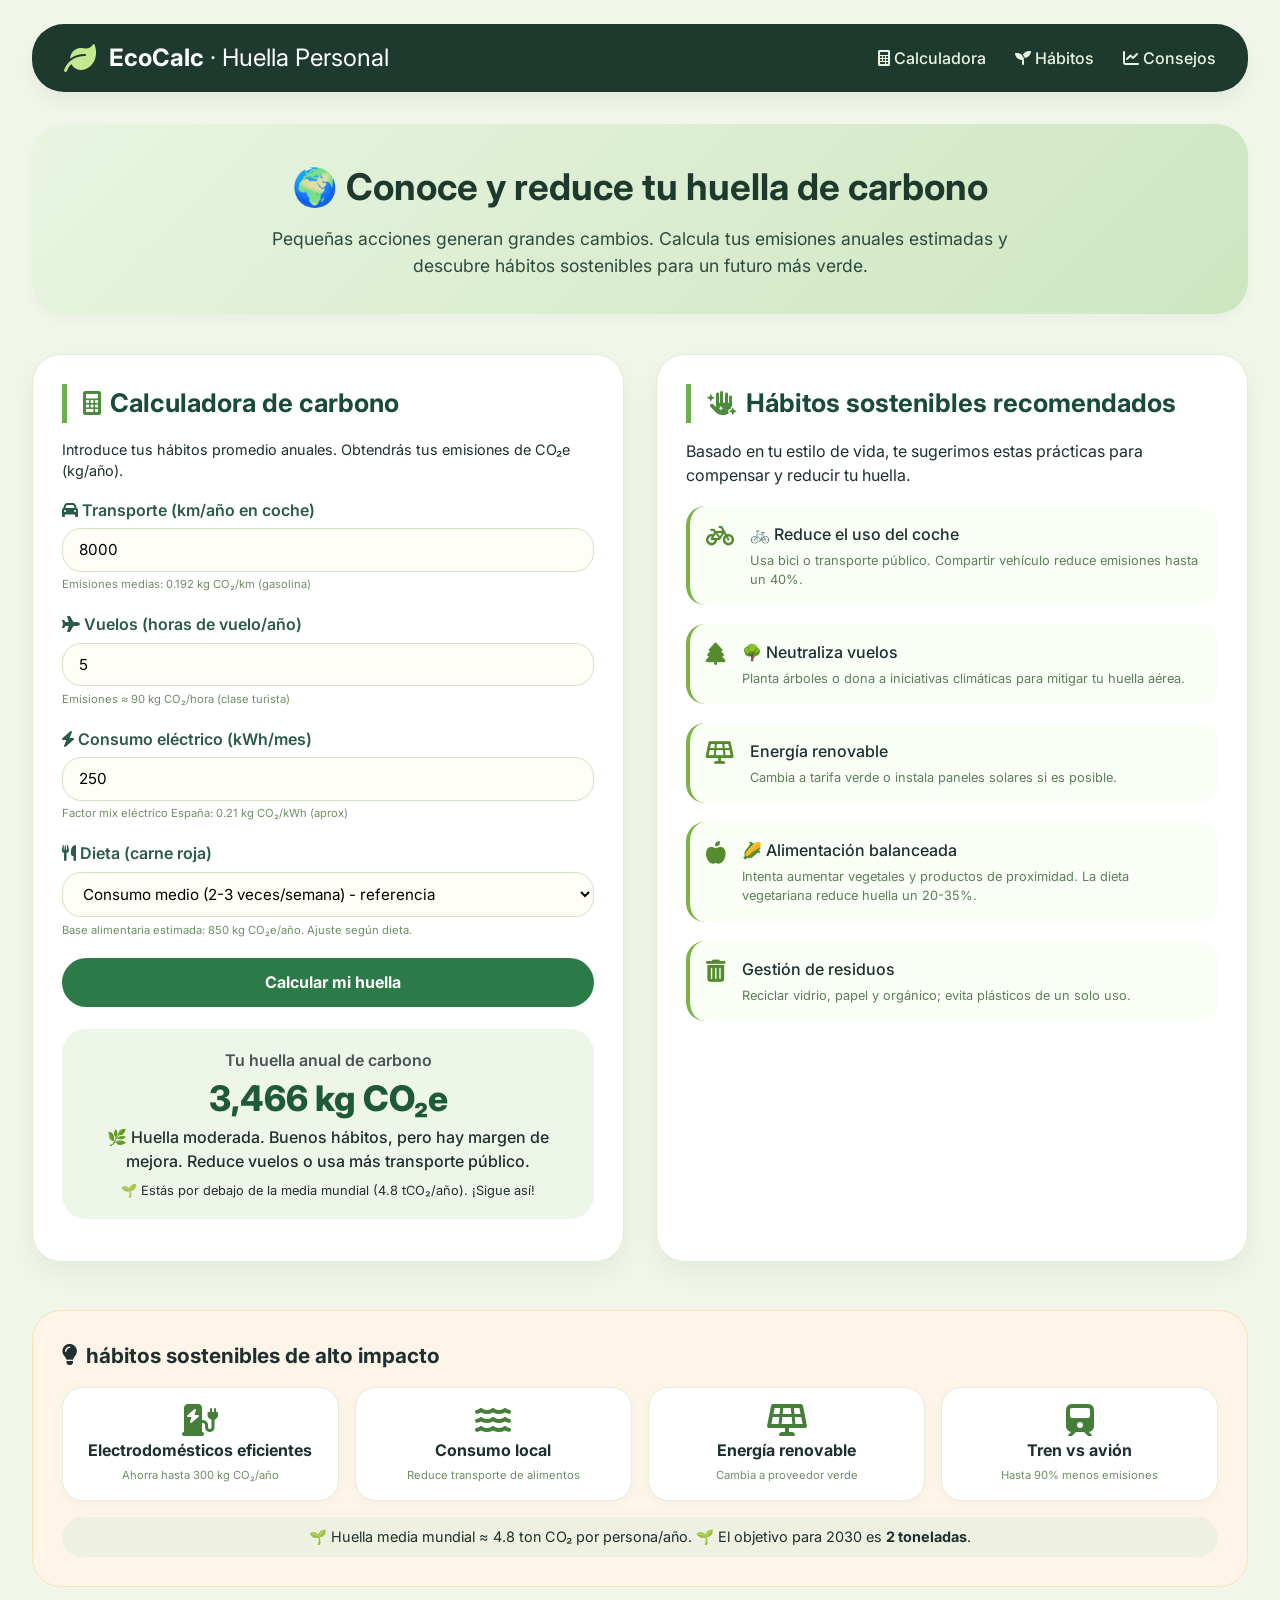
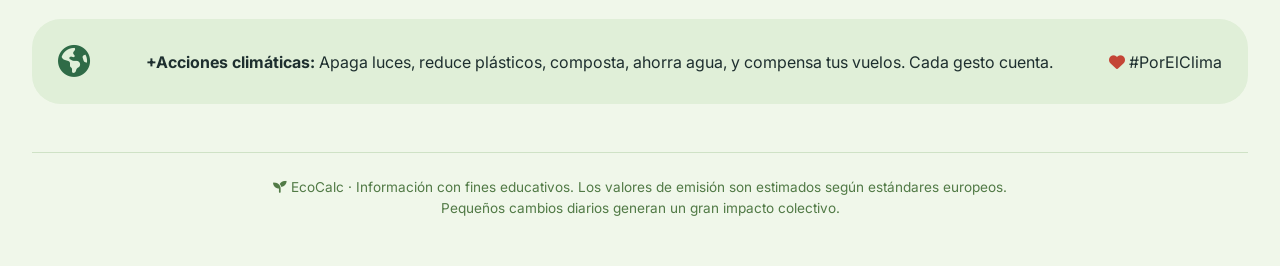
==== index.html @ 1b3d8e68 "first commit" ====
<!DOCTYPE html>
<html lang="es">
<head>
    <meta charset="UTF-8">
    <meta name="viewport" content="width=device-width, initial-scale=1.0, user-scalable=yes">
    <title>Huella de Carbono Personal + Hábitos Sostenibles | EcoCalc</title>
    <!-- Fuentes e iconos -->
    <link href="https://fonts.googleapis.com/css2?family=Inter:opsz,wght@14..32,300;14..32,400;14..32,600;14..32,700&display=swap" rel="stylesheet">
    <link rel="stylesheet" href="https://cdnjs.cloudflare.com/ajax/libs/font-awesome/6.0.0-beta3/css/all.min.css">
    <style>
        * {
            margin: 0;
            padding: 0;
            box-sizing: border-box;
        }

        body {
            font-family: 'Inter', sans-serif;
            background: #f0f7ea;
            color: #1e2f2f;
            line-height: 1.5;
            scroll-behavior: smooth;
        }

        /* Contenedor principal */
        .container {
            max-width: 1280px;
            margin: 0 auto;
            padding: 1.5rem 2rem;
        }

        /* Header y navegación */
        header {
            background: #1e3a2f;
            color: white;
            border-radius: 2rem 2rem 2rem 2rem;
            padding: 1rem 2rem;
            margin-bottom: 2rem;
            box-shadow: 0 10px 20px rgba(0,0,0,0.05);
            display: flex;
            flex-wrap: wrap;
            justify-content: space-between;
            align-items: center;
        }

        .logo {
            display: flex;
            align-items: center;
            gap: 0.8rem;
            font-size: 1.5rem;
            font-weight: 700;
        }

        .logo i {
            font-size: 2rem;
            color: #c3e88d;
        }

        nav {
            display: flex;
            gap: 1.8rem;
        }

        nav a {
            color: #e9f5e3;
            text-decoration: none;
            font-weight: 500;
            transition: 0.2s;
        }

        nav a:hover {
            color: #d4f0a3;
            transform: translateY(-2px);
        }

        /* Hero */
        .hero {
            background: linear-gradient(135deg, #e9f5e1 0%, #cde6c0 100%);
            border-radius: 2rem;
            padding: 2.2rem 2rem;
            margin-bottom: 2.5rem;
            text-align: center;
            box-shadow: 0 6px 14px rgba(0,0,0,0.03);
        }

        .hero h1 {
            font-size: 2.3rem;
            font-weight: 700;
            color: #1e3a2f;
            margin-bottom: 0.75rem;
        }

        .hero p {
            font-size: 1.1rem;
            max-width: 750px;
            margin: 0 auto;
            color: #2b4b3e;
        }

        /* Grid dos columnas (calculadora + consejos) */
        .two-col {
            display: grid;
            grid-template-columns: 1fr 1fr;
            gap: 2rem;
            margin-bottom: 3rem;
        }

        /* Tarjetas */
        .card {
            background: white;
            border-radius: 1.8rem;
            padding: 1.8rem;
            box-shadow: 0 12px 28px rgba(0, 0, 0, 0.05);
            transition: transform 0.2s;
            border: 1px solid #ddeed4;
        }

        .card:hover {
            transform: translateY(-5px);
        }

        .card h2 {
            font-size: 1.6rem;
            margin-bottom: 1rem;
            display: flex;
            align-items: center;
            gap: 0.6rem;
            color: #1a4a3a;
            border-left: 5px solid #6cae50;
            padding-left: 1rem;
        }

        .card h2 i {
            font-size: 1.5rem;
            color: #4c8b3c;
        }

        /* Formulario */
        .form-group {
            margin-bottom: 1.2rem;
        }

        label {
            font-weight: 600;
            display: block;
            margin-bottom: 0.4rem;
            color: #2c5a48;
        }

        input, select {
            width: 100%;
            padding: 0.7rem 1rem;
            border-radius: 1.2rem;
            border: 1.5px solid #d0e2c5;
            background: #fefef7;
            font-family: inherit;
            font-size: 0.95rem;
            transition: 0.2s;
        }

        input:focus, select:focus {
            outline: none;
            border-color: #6cae50;
            box-shadow: 0 0 0 3px rgba(108,174,80,0.2);
        }

        .btn-calcular {
            background: #2c7a47;
            color: white;
            border: none;
            padding: 0.9rem 1.2rem;
            border-radius: 2rem;
            font-weight: bold;
            font-size: 1rem;
            cursor: pointer;
            width: 100%;
            transition: all 0.2s;
            margin-top: 0.8rem;
            font-family: inherit;
            display: flex;
            justify-content: center;
            align-items: center;
            gap: 0.6rem;
        }

        .btn-calcular:hover {
            background: #1e5a38;
            transform: scale(0.98);
        }

        /* Resultado huella */
        .resultado {
            background: #eef6e9;
            border-radius: 1.5rem;
            padding: 1.2rem;
            margin: 1.4rem 0 0.8rem;
            text-align: center;
        }

        .huella-valor {
            font-size: 2.2rem;
            font-weight: 800;
            color: #1e5a38;
        }

        .huella-clasificacion {
            font-size: 1rem;
            font-weight: 500;
        }

        /* Consejos sostenibles */
        .consejos-list {
            display: flex;
            flex-direction: column;
            gap: 1.2rem;
            margin: 1.2rem 0 0.5rem;
        }

        .consejo-item {
            background: #f9fff7;
            padding: 1rem 1rem;
            border-radius: 1.2rem;
            display: flex;
            gap: 1rem;
            align-items: flex-start;
            border-left: 4px solid #7cb342;
        }

        .consejo-item i {
            font-size: 1.4rem;
            color: #558b2f;
            margin-top: 0.2rem;
        }

        .consejo-text p {
            font-weight: 500;
            margin-bottom: 0.25rem;
        }

        .consejo-text small {
            color: #5f7e5a;
            font-size: 0.8rem;
        }

        /* Sección tips de impacto */
        .tips-impacto {
            background: #fef5e8;
            border-radius: 1.8rem;
            padding: 1.8rem;
            margin-bottom: 2rem;
            border: 1px solid #ffe0b5;
        }

        .tips-impacto h3 {
            font-size: 1.3rem;
            margin-bottom: 1rem;
            display: flex;
            gap: 0.5rem;
            align-items: center;
        }

        .tips-grid {
            display: flex;
            flex-wrap: wrap;
            gap: 1rem;
            justify-content: space-between;
        }

        .tip-card {
            background: white;
            border-radius: 1.3rem;
            padding: 1rem;
            flex: 1;
            min-width: 160px;
            text-align: center;
            box-shadow: 0 2px 8px rgba(0,0,0,0.03);
            border: 1px solid #e2f0da;
        }

        .tip-card i {
            font-size: 2rem;
            color: #447e38;
        }

        /* footer */
        footer {
            margin-top: 3rem;
            text-align: center;
            padding: 1.5rem;
            border-top: 1px solid #cfe2c6;
            color: #517a46;
            font-size: 0.85rem;
        }

        /* Responsive */
        @media (max-width: 800px) {
            .two-col {
                grid-template-columns: 1fr;
                gap: 1.5rem;
            }
            header {
                flex-direction: column;
                gap: 1rem;
                text-align: center;
            }
            .container {
                padding: 1rem;
            }
            .hero h1 {
                font-size: 1.8rem;
            }
        }

        button, .btn-calcular {
            transition: all 0.2s ease;
        }

        small {
            display: block;
            margin-top: 0.3rem;
            font-size: 0.7rem;
            color: #6f8e66;
        }
    </style>
</head>
<body>
<div class="container">
    <header>
        <div class="logo">
            <i class="fas fa-leaf"></i>
            <span>EcoCalc<span style="font-weight:400"> · Huella Personal</span></span>
        </div>
        <nav>
            <a href="#calculadora"><i class="fas fa-calculator"></i> Calculadora</a>
            <a href="#sostenible"><i class="fas fa-seedling"></i> Hábitos</a>
            <a href="#tips"><i class="fas fa-chart-line"></i> Consejos</a>
        </nav>
    </header>

    <div class="hero">
        <h1>🌍 Conoce y reduce tu huella de carbono</h1>
        <p>Pequeñas acciones generan grandes cambios. Calcula tus emisiones anuales estimadas y descubre hábitos sostenibles para un futuro más verde.</p>
    </div>

    <!-- Sección principal: calculadora + tips personalizados hábitos -->
    <div class="two-col" id="calculadora">
        <!-- Columna calculadora -->
        <div class="card">
            <h2><i class="fas fa-calculator"></i> Calculadora de carbono</h2>
            <p style="margin-bottom: 1rem; font-size: 0.9rem;">Introduce tus hábitos promedio anuales. Obtendrás tus emisiones de CO₂e (kg/año).</p>
            <form id="carbonForm">
                <div class="form-group">
                    <label><i class="fas fa-car"></i> Transporte (km/año en coche)</label>
                    <input type="number" id="kmCoche" value="8000" step="500" placeholder="Ej: 8000 km">
                    <small>Emisiones medias: 0.192 kg CO₂/km (gasolina)</small>
                </div>
                <div class="form-group">
                    <label><i class="fas fa-plane"></i> Vuelos (horas de vuelo/año)</label>
                    <input type="number" id="horasVuelo" value="5" step="1" placeholder="Ej: 5 horas">
                    <small>Emisiones ≈ 90 kg CO₂/hora (clase turista)</small>
                </div>
                <div class="form-group">
                    <label><i class="fas fa-bolt"></i> Consumo eléctrico (kWh/mes)</label>
                    <input type="number" id="electricidadKwh" value="250" step="20" placeholder="kWh/mes">
                    <small>Factor mix eléctrico España: 0.21 kg CO₂/kWh (aprox)</small>
                </div>
                <div class="form-group">
                    <label><i class="fas fa-utensils"></i> Dieta (carne roja)</label>
                    <select id="dieta">
                        <option value="alta">Alta carne roja (>4 veces/semana) +10% extra</option>
                        <option value="media" selected>Consumo medio (2-3 veces/semana) - referencia</option>
                        <option value="baja">Baja carne / vegetariana -20% huella base alimentaria</option>
                        <option value="vegana">Vegana -35% huella alimentaria</option>
                    </select>
                    <small>Base alimentaria estimada: 850 kg CO₂e/año. Ajuste según dieta.</small>
                </div>
                <button type="button" id="calcularBtn" class="btn-calcular"><i class="fas fa-chart-simple"></i> Calcular mi huella</button>
            </form>
            <div id="resultadoHuella" class="resultado">
                <span style="font-weight:600; opacity:0.8;">Tu huella anual de carbono</span>
                <div class="huella-valor" id="huellaNumero">---</div>
                <div id="clasificacionTexto" class="huella-clasificacion">Completa los datos y presiona calcular</div>
                <div id="comparativaMundo" style="font-size:0.8rem; margin-top:8px;"></div>
            </div>
        </div>

        <!-- Columna hábitos sostenibles dinámicos + tips -->
        <div class="card" id="sostenible">
            <h2><i class="fas fa-hand-sparkles"></i> Hábitos sostenibles recomendados</h2>
            <p>Basado en tu estilo de vida, te sugerimos estas prácticas para compensar y reducir tu huella.</p>
            <div id="consejosPersonalizados" class="consejos-list">
                <!-- Los consejos se actualizan dinámicamente según la huella calculada -->
                <div class="consejo-item">
                    <i class="fas fa-recycle"></i>
                    <div class="consejo-text"><p>Reduce, reutiliza y recicla correctamente.</p><small>Evita enviar residuos al vertedero.</small></div>
                </div>
                <div class="consejo-item">
                    <i class="fas fa-tree"></i>
                    <div class="consejo-text"><p>Planta un árbol o apoya proyectos de reforestación.</p><small>Cada árbol captura ~22 kg CO₂/año.</small></div>
                </div>
                <div class="consejo-item">
                    <i class="fas fa-walking"></i>
                    <div class="consejo-text"><p>Opta por transporte público, bicicleta o comparte coche.</p><small>Reduce hasta 2 toneladas CO₂/año.</small></div>
                </div>
            </div>
        </div>
    </div>

    <!-- Sección de tips destacados y huella media -->
    <div class="tips-impacto" id="tips">
        <h3><i class="fas fa-lightbulb"></i> hábitos sostenibles de alto impacto</h3>
        <div class="tips-grid">
            <div class="tip-card"><i class="fas fa-charging-station"></i><br><strong>Electrodomésticos eficientes</strong><br><small>Ahorra hasta 300 kg CO₂/año</small></div>
            <div class="tip-card"><i class="fas fa-water"></i><br><strong>Consumo local</strong><br><small>Reduce transporte de alimentos</small></div>
            <div class="tip-card"><i class="fas fa-solar-panel"></i><br><strong>Energía renovable</strong><br><small>Cambia a proveedor verde</small></div>
            <div class="tip-card"><i class="fas fa-train"></i><br><strong>Tren vs avión</strong><br><small>Hasta 90% menos emisiones</small></div>
        </div>
        <p style="margin-top: 1rem; font-size:0.9rem; background:#eef1e2; padding:0.6rem; border-radius:2rem; text-align:center;">
            🌱 Huella media mundial ≈ 4.8 ton CO₂ por persona/año. 🌱 El objetivo para 2030 es <strong>2 toneladas</strong>.
        </p>
    </div>

    <!-- Información adicional sobre compromiso verde -->
    <div style="background: #e0efd8; border-radius: 1.8rem; padding: 1.6rem; margin-bottom: 1rem;">
        <div style="display: flex; flex-wrap: wrap; gap: 1.8rem; align-items: center; justify-content: space-between;">
            <div><i class="fas fa-globe-americas" style="font-size: 2rem; color:#2f6b47;"></i></div>
            <div><strong>+Acciones climáticas:</strong> Apaga luces, reduce plásticos, composta, ahorra agua, y compensa tus vuelos. Cada gesto cuenta.</div>
            <div><i class="fas fa-heart" style="color:#c44536;"></i> #PorElClima</div>
        </div>
    </div>
    <footer>
        <i class="fas fa-seedling"></i> EcoCalc · Información con fines educativos. Los valores de emisión son estimados según estándares europeos. <br>
        Pequeños cambios diarios generan un gran impacto colectivo.
    </footer>
</div>

<script>
    // Factores de emisión ajustados (kg CO₂e por unidad)
    const FACTOR_COCHE = 0.192;        // kg CO₂ por km (gasolina promedio)
    const FACTOR_VUELO_HORA = 90;       // kg CO₂ por hora de vuelo (corto-medio recorrido)
    const FACTOR_ELECTRICIDAD = 0.21;   // kg CO₂ por kWh (mix España)
    const BASE_ALIMENTARIA = 850;       // kg CO₂e/año dieta media estándar

    // Ajustes dietéticos (multiplicadores sobre la base alimentaria)
    const DIETA_FACTORES = {
        alta: 1.25,      // +25% más de emisiones (mayor consumo carne roja)
        media: 1.0,
        baja: 0.8,       // -20%
        vegana: 0.65     // -35%
    };

    // Elementos del DOM
    const kmInput = document.getElementById('kmCoche');
    const horasVueloInput = document.getElementById('horasVuelo');
    const electricidadInput = document.getElementById('electricidadKwh');
    const dietaSelect = document.getElementById('dieta');
    const calcularBtn = document.getElementById('calcularBtn');
    const huellaNumeroSpan = document.getElementById('huellaNumero');
    const clasificacionDiv = document.getElementById('clasificacionTexto');
    const comparativaSpan = document.getElementById('comparativaMundo');
    const consejosContainer = document.getElementById('consejosPersonalizados');

    // Función para calcular huella total (kg CO₂e/año)
    function calcularHuellaTotal() {
        // leer valores numéricos
        let km = parseFloat(kmInput.value);
        let horas = parseFloat(horasVueloInput.value);
        let kwhMes = parseFloat(electricidadInput.value);
        let dietaTipo = dietaSelect.value;

        if (isNaN(km)) km = 0;
        if (isNaN(horas)) horas = 0;
        if (isNaN(kwhMes)) kwhMes = 0;

        // Emisiones transporte coche (kg)
        const emisionesCoche = km * FACTOR_COCHE;
        // Emisiones vuelos
        const emisionesVuelos = horas * FACTOR_VUELO_HORA;
        // Emisiones electricidad anual (kWh mes * 12 * factor)
        const emisionesElectricidad = (kwhMes * 12) * FACTOR_ELECTRICIDAD;

        // Alimentación
        let factorDieta = DIETA_FACTORES[dietaTipo] || 1.0;
        let emisionesAlimentacion = BASE_ALIMENTARIA * factorDieta;

        // Total kg CO₂e
        let totalKg = emisionesCoche + emisionesVuelos + emisionesElectricidad + emisionesAlimentacion;
        // Redondear a entero
        totalKg = Math.round(totalKg);
        return totalKg;
    }

    // Actualizar todos los contenidos según la huella calculada
    function actualizarResultadosYConsejos() {
        let totalKg = calcularHuellaTotal();
        let totalToneladas = (totalKg / 1000).toFixed(2);
        huellaNumeroSpan.innerText = totalKg.toLocaleString() + " kg CO₂e";
        
        // Texto de clasificación y recomendación general
        let mensajeClasificacion = "";
        if (totalKg < 2500) {
            mensajeClasificacion = "🌟 ¡Muy baja huella! Eres un ejemplo de sostenibilidad. Continúa inspirando.";
        } else if (totalKg < 5000) {
            mensajeClasificacion = "🌿 Huella moderada. Buenos hábitos, pero hay margen de mejora. Reduce vuelos o usa más transporte público.";
        } else if (totalKg < 8000) {
            mensajeClasificacion = "⚠️ Huella por encima de la media. Revisa transporte y eficiencia energética.";
        } else {
            mensajeClasificacion = "🌎 Huella muy alta. Cada acción cuenta: disminuye el coche, el consumo eléctrico y la carne roja.";
        }
        clasificacionDiv.innerText = mensajeClasificacion;
        
        // Comparativa global
        let tonMediaMundo = 4.8;
        let diferencia = (totalKg/1000 - tonMediaMundo).toFixed(1);
        if (totalKg/1000 > tonMediaMundo) {
            comparativaSpan.innerHTML = `📊 Superas la media mundial (${tonMediaMundo} tCO₂/año) en ${Math.abs(diferencia)} toneladas. ¡Reduce tu impacto!`;
        } else {
            comparativaSpan.innerHTML = `🌱 Estás por debajo de la media mundial (${tonMediaMundo} tCO₂/año). ¡Sigue así!`;
        }

        // ---------- Consejos personalizados (dinámicos) según componentes del cálculo ------
        // recogemos valores actuales para consejos específicos
        let km = parseFloat(kmInput.value) || 0;
        let horas = parseFloat(horasVueloInput.value) || 0;
        let kwhMes = parseFloat(electricidadInput.value) || 0;
        let dieta = dietaSelect.value;
        
        let consejosArray = [];
        
        // Consejo transporte coche
        if (km > 5000) {
            consejosArray.push({
                icono: "fas fa-bicycle",
                titulo: "🚲 Reduce el uso del coche",
                desc: "Usa bici o transporte público. Compartir vehículo reduce emisiones hasta un 40%."
            });
        } else if (km > 2000) {
            consejosArray.push({
                icono: "fas fa-car-side",
                titulo: "🚗 Optimiza tus viajes",
                desc: "Planifica rutas, mantenimiento adecuado y conducción eficiente ahorra combustible."
            });
        } else {
            consejosArray.push({
                icono: "fas fa-person-walking",
                titulo: "🚶 ¡Buen trabajo en movilidad!",
                desc: "Sigue priorizando caminar o transporte limpio."
            });
        }
        
        // Consejo vuelos
        if (horas > 8) {
            consejosArray.push({
                icono: "fas fa-plane-slash",
                titulo: "✈️ Compensa tus vuelos",
                desc: "Evita vuelos cortos, prefiere tren. Si vuelas, compensa con proyectos de carbono."
            });
        } else if (horas > 2) {
            consejosArray.push({
                icono: "fas fa-tree",
                titulo: "🌳 Neutraliza vuelos",
                desc: "Planta árboles o dona a iniciativas climáticas para mitigar tu huella aérea."
            });
        } else {
            consejosArray.push({
                icono: "fas fa-train",
                titulo: "Alternativas verdes",
                desc: "Para distancias medias el tren emite hasta un 90% menos que el avión."
            });
        }
        
        // Consejo electricidad
        if (kwhMes > 300) {
            consejosArray.push({
                icono: "fas fa-plug",
                titulo: "⚡ Ahorro energético",
                desc: "Electrodomésticos clase A+++, bombillas LED y desconectar 'vampiros eléctricos'."
            });
        } else if (kwhMes > 150) {
            consejosArray.push({
                icono: "fas fa-solar-panel",
                titulo: "Energía renovable",
                desc: "Cambia a tarifa verde o instala paneles solares si es posible."
            });
        } else {
            consejosArray.push({
                icono: "fas fa-charging-station",
                titulo: "Bajo consumo eléctrico",
                desc: "Gran hábito, revisa que los equipos sean eficientes para mantenerlo."
            });
        }
        
        // Consejo alimentación sostenible
        if (dieta === "alta") {
            consejosArray.push({
                icono: "fas fa-carrot",
                titulo: "🥩 Reduce consumo de carne roja",
                desc: "Disminuir a 1-2 veces por semana baja hasta 500 kg CO₂ anuales."
            });
        } else if (dieta === "media") {
            consejosArray.push({
                icono: "fas fa-apple-alt",
                titulo: "🌽 Alimentación balanceada",
                desc: "Intenta aumentar vegetales y productos de proximidad. La dieta vegetariana reduce huella un 20-35%."
            });
        } else {
            consejosArray.push({
                icono: "fas fa-seedling",
                titulo: "🥗 Excelente dieta baja en carbono",
                desc: "¡Eres un referente! Comparte recetas y apoya la agricultura ecológica."
            });
        }
        
        // Consejo adicional general: residuos y consumo
        consejosArray.push({
            icono: "fas fa-trash-alt",
            titulo: "Gestión de residuos",
            desc: "Reciclar vidrio, papel y orgánico; evita plásticos de un solo uso."
        });

        // Aseguramos máximo 5 consejos para no saturar, pero mostramos todos los relevantes (cortamos si más de 6)
        if (consejosArray.length > 6) consejosArray = consejosArray.slice(0,6);
        
        // Renderizar consejos en el contenedor
        consejosContainer.innerHTML = "";
        consejosArray.forEach(consejo => {
            const itemDiv = document.createElement("div");
            itemDiv.className = "consejo-item";
            itemDiv.innerHTML = `
                <i class="${consejo.icono}"></i>
                <div class="consejo-text">
                    <p>${consejo.titulo}</p>
                    <small>${consejo.desc}</small>
                </div>
            `;
            consejosContainer.appendChild(itemDiv);
        });
        
        // Si por algún motivo no hay consejos, colocar uno por defecto
        if (consejosArray.length === 0) {
            consejosContainer.innerHTML = `<div class="consejo-item"><i class="fas fa-hand-holding-heart"></i><div class="consejo-text"><p>¡Sigue hábitos sostenibles!</p><small>Cada decisión cuenta para frenar el cambio climático.</small></div></div>`;
        }
    }

    // Evento del botón calcular
    calcularBtn.addEventListener('click', () => {
        actualizarResultadosYConsejos();
    });

    // También al cargar la página mostrar resultados iniciales con valores por defecto
    window.addEventListener('DOMContentLoaded', () => {
        actualizarResultadosYConsejos();
    });
    
    // Opcional: si se desea, también se puede recalcular al modificar los inputs, pero mejor con botón explícito
    // Añadimos listeners extra para mejorar UX? (pero botón es suficiente)
    const inputs = [kmInput, horasVueloInput, electricidadInput, dietaSelect];
    inputs.forEach(input => {
        input.addEventListener('change', () => {
            // no actualiza automáticamente para evitar sobrecarga, pero el usuario debe hacer clic.
            // pero podríamos también actualizar automático suave si se desea, sin embargo mantenemos coherencia.
            // Por comodidad pondremos una leve actualización solo visual (resultado no se recalcula hasta clic)
            // dejamos el botón como acción principal, aunque mejor experiencia: cambio suave 
        });
    });
    // Bonus: si alguien pulsa enter dentro de algún input, ejecutar cálculo
    const formElement = document.getElementById('carbonForm');
    formElement.addEventListener('submit', (e) => {
        e.preventDefault();
        actualizarResultadosYConsejos();
    });
    
</script>
</body>
</html>
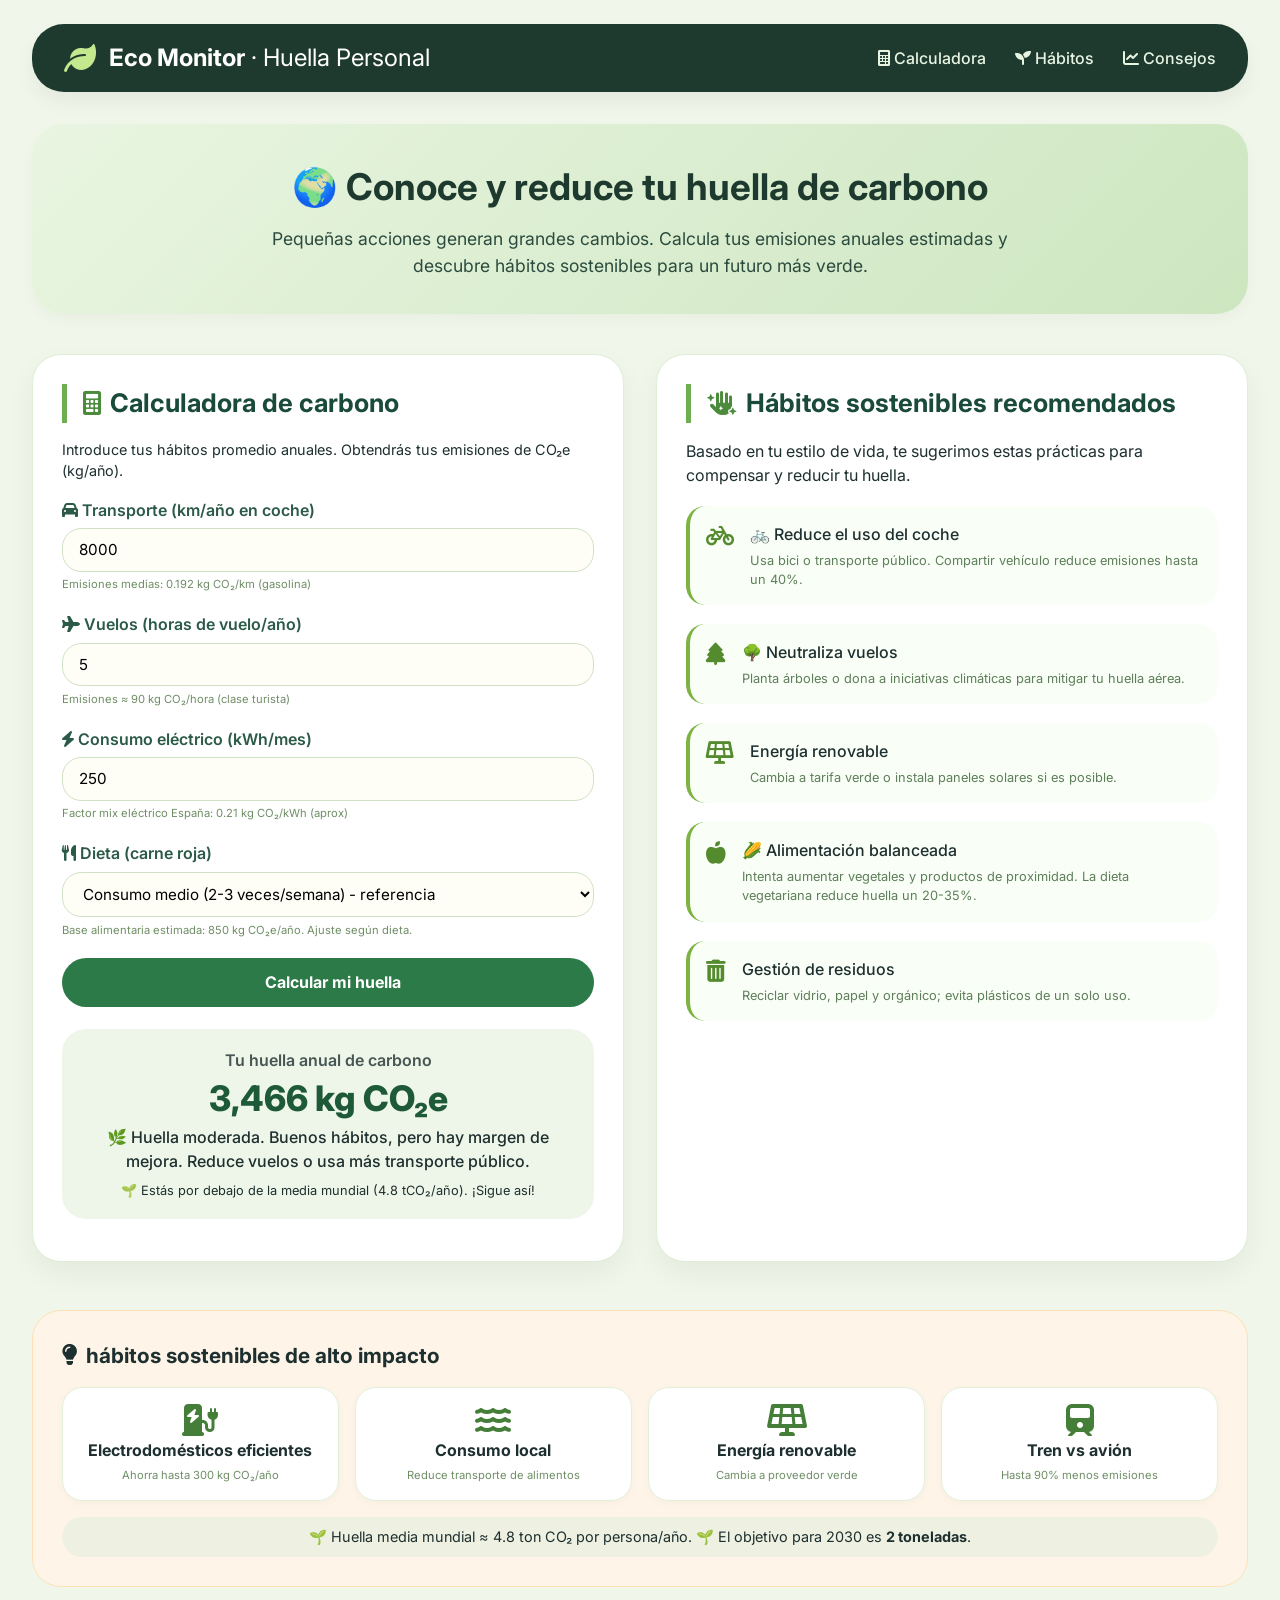
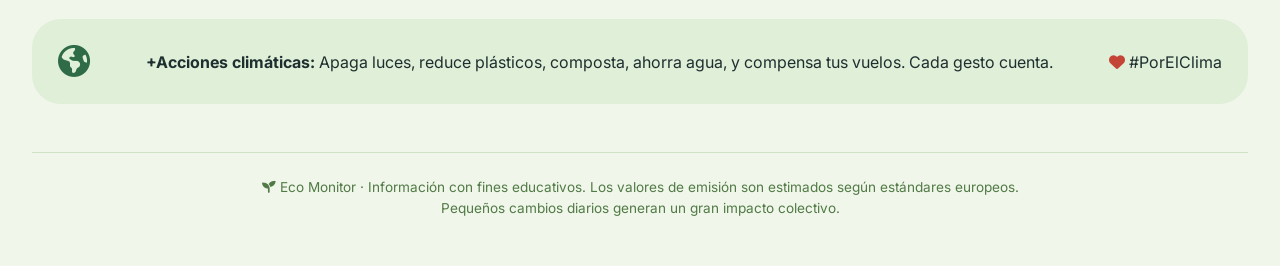
==== commit 70ca9f58: "'Update index.html'" ====
--- a/index.html
+++ b/index.html
@@ -328,7 +328,7 @@
     <header>
         <div class="logo">
             <i class="fas fa-leaf"></i>
-            <span>EcoCalc<span style="font-weight:400"> · Huella Personal</span></span>
+            <span>Eco Monitor<span style="font-weight:400"> · Huella Personal</span></span>
         </div>
         <nav>
             <a href="#calculadora"><i class="fas fa-calculator"></i> Calculadora</a>
@@ -429,7 +429,7 @@
         </div>
     </div>
     <footer>
-        <i class="fas fa-seedling"></i> EcoCalc · Información con fines educativos. Los valores de emisión son estimados según estándares europeos. <br>
+        <i class="fas fa-seedling"></i> Eco Monitor · Información con fines educativos. Los valores de emisión son estimados según estándares europeos. <br>
         Pequeños cambios diarios generan un gran impacto colectivo.
     </footer>
 </div>
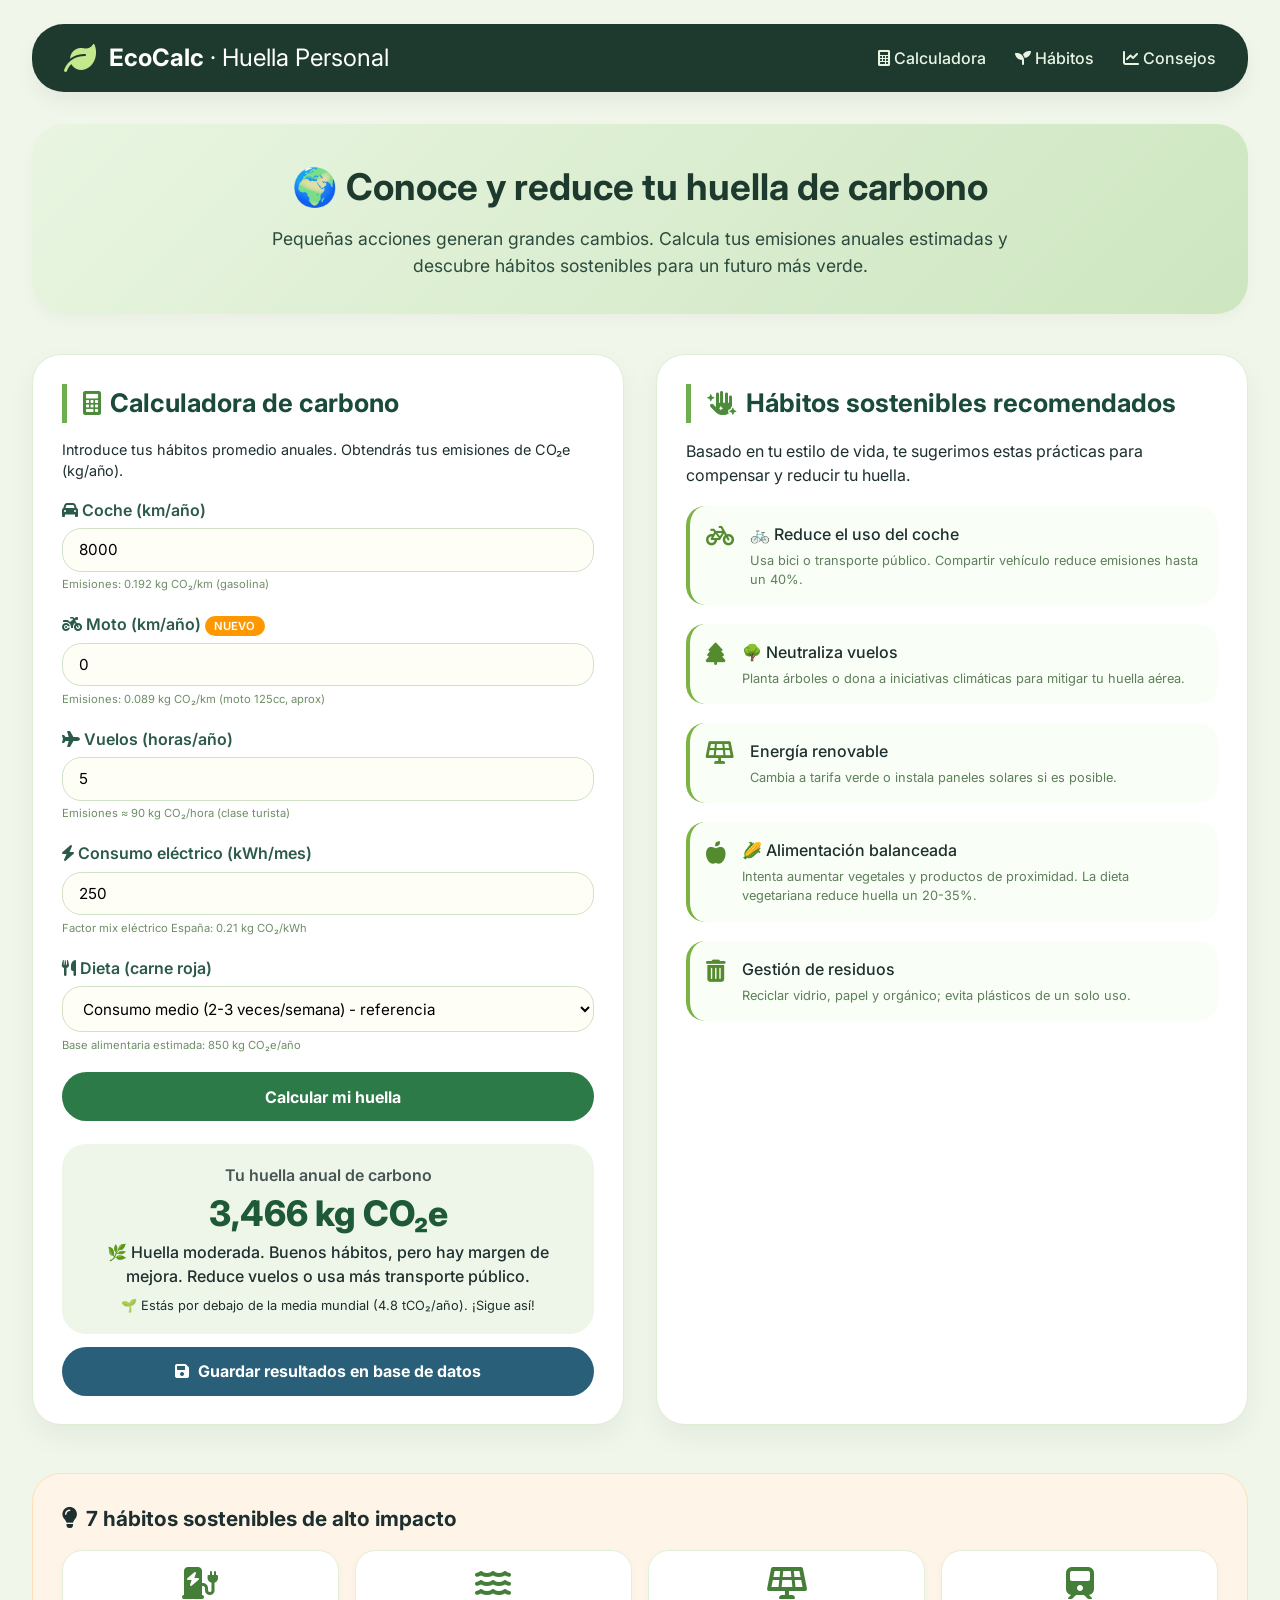
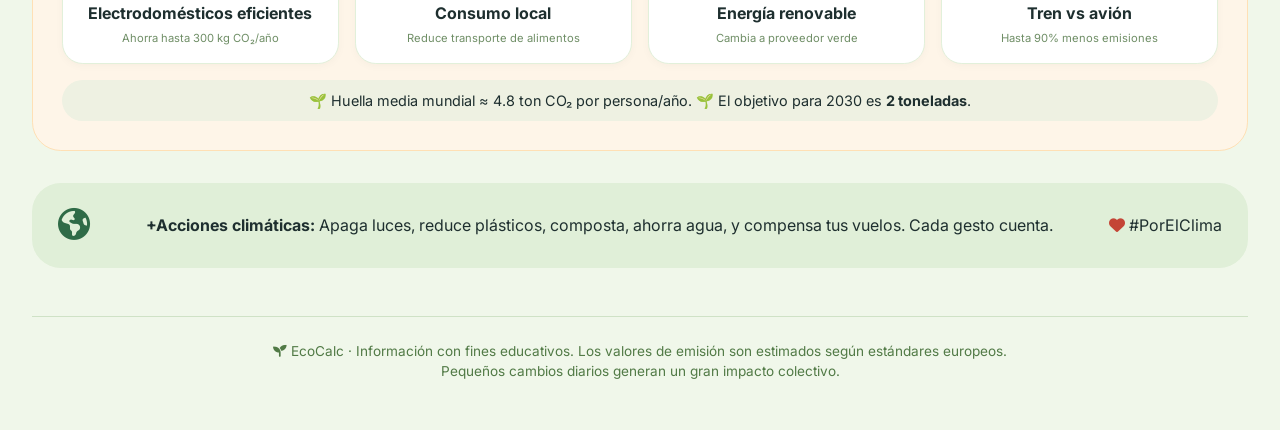
==== commit 663a649a: "'actualizaciones '" ====
--- a/index.html
+++ b/index.html
@@ -7,328 +7,14 @@
     <!-- Fuentes e iconos -->
     <link href="https://fonts.googleapis.com/css2?family=Inter:opsz,wght@14..32,300;14..32,400;14..32,600;14..32,700&display=swap" rel="stylesheet">
     <link rel="stylesheet" href="https://cdnjs.cloudflare.com/ajax/libs/font-awesome/6.0.0-beta3/css/all.min.css">
-    <style>
-        * {
-            margin: 0;
-            padding: 0;
-            box-sizing: border-box;
-        }
-
-        body {
-            font-family: 'Inter', sans-serif;
-            background: #f0f7ea;
-            color: #1e2f2f;
-            line-height: 1.5;
-            scroll-behavior: smooth;
-        }
-
-        /* Contenedor principal */
-        .container {
-            max-width: 1280px;
-            margin: 0 auto;
-            padding: 1.5rem 2rem;
-        }
-
-        /* Header y navegación */
-        header {
-            background: #1e3a2f;
-            color: white;
-            border-radius: 2rem 2rem 2rem 2rem;
-            padding: 1rem 2rem;
-            margin-bottom: 2rem;
-            box-shadow: 0 10px 20px rgba(0,0,0,0.05);
-            display: flex;
-            flex-wrap: wrap;
-            justify-content: space-between;
-            align-items: center;
-        }
-
-        .logo {
-            display: flex;
-            align-items: center;
-            gap: 0.8rem;
-            font-size: 1.5rem;
-            font-weight: 700;
-        }
-
-        .logo i {
-            font-size: 2rem;
-            color: #c3e88d;
-        }
-
-        nav {
-            display: flex;
-            gap: 1.8rem;
-        }
-
-        nav a {
-            color: #e9f5e3;
-            text-decoration: none;
-            font-weight: 500;
-            transition: 0.2s;
-        }
-
-        nav a:hover {
-            color: #d4f0a3;
-            transform: translateY(-2px);
-        }
-
-        /* Hero */
-        .hero {
-            background: linear-gradient(135deg, #e9f5e1 0%, #cde6c0 100%);
-            border-radius: 2rem;
-            padding: 2.2rem 2rem;
-            margin-bottom: 2.5rem;
-            text-align: center;
-            box-shadow: 0 6px 14px rgba(0,0,0,0.03);
-        }
-
-        .hero h1 {
-            font-size: 2.3rem;
-            font-weight: 700;
-            color: #1e3a2f;
-            margin-bottom: 0.75rem;
-        }
-
-        .hero p {
-            font-size: 1.1rem;
-            max-width: 750px;
-            margin: 0 auto;
-            color: #2b4b3e;
-        }
-
-        /* Grid dos columnas (calculadora + consejos) */
-        .two-col {
-            display: grid;
-            grid-template-columns: 1fr 1fr;
-            gap: 2rem;
-            margin-bottom: 3rem;
-        }
-
-        /* Tarjetas */
-        .card {
-            background: white;
-            border-radius: 1.8rem;
-            padding: 1.8rem;
-            box-shadow: 0 12px 28px rgba(0, 0, 0, 0.05);
-            transition: transform 0.2s;
-            border: 1px solid #ddeed4;
-        }
-
-        .card:hover {
-            transform: translateY(-5px);
-        }
-
-        .card h2 {
-            font-size: 1.6rem;
-            margin-bottom: 1rem;
-            display: flex;
-            align-items: center;
-            gap: 0.6rem;
-            color: #1a4a3a;
-            border-left: 5px solid #6cae50;
-            padding-left: 1rem;
-        }
-
-        .card h2 i {
-            font-size: 1.5rem;
-            color: #4c8b3c;
-        }
-
-        /* Formulario */
-        .form-group {
-            margin-bottom: 1.2rem;
-        }
-
-        label {
-            font-weight: 600;
-            display: block;
-            margin-bottom: 0.4rem;
-            color: #2c5a48;
-        }
-
-        input, select {
-            width: 100%;
-            padding: 0.7rem 1rem;
-            border-radius: 1.2rem;
-            border: 1.5px solid #d0e2c5;
-            background: #fefef7;
-            font-family: inherit;
-            font-size: 0.95rem;
-            transition: 0.2s;
-        }
-
-        input:focus, select:focus {
-            outline: none;
-            border-color: #6cae50;
-            box-shadow: 0 0 0 3px rgba(108,174,80,0.2);
-        }
-
-        .btn-calcular {
-            background: #2c7a47;
-            color: white;
-            border: none;
-            padding: 0.9rem 1.2rem;
-            border-radius: 2rem;
-            font-weight: bold;
-            font-size: 1rem;
-            cursor: pointer;
-            width: 100%;
-            transition: all 0.2s;
-            margin-top: 0.8rem;
-            font-family: inherit;
-            display: flex;
-            justify-content: center;
-            align-items: center;
-            gap: 0.6rem;
-        }
-
-        .btn-calcular:hover {
-            background: #1e5a38;
-            transform: scale(0.98);
-        }
-
-        /* Resultado huella */
-        .resultado {
-            background: #eef6e9;
-            border-radius: 1.5rem;
-            padding: 1.2rem;
-            margin: 1.4rem 0 0.8rem;
-            text-align: center;
-        }
-
-        .huella-valor {
-            font-size: 2.2rem;
-            font-weight: 800;
-            color: #1e5a38;
-        }
-
-        .huella-clasificacion {
-            font-size: 1rem;
-            font-weight: 500;
-        }
-
-        /* Consejos sostenibles */
-        .consejos-list {
-            display: flex;
-            flex-direction: column;
-            gap: 1.2rem;
-            margin: 1.2rem 0 0.5rem;
-        }
-
-        .consejo-item {
-            background: #f9fff7;
-            padding: 1rem 1rem;
-            border-radius: 1.2rem;
-            display: flex;
-            gap: 1rem;
-            align-items: flex-start;
-            border-left: 4px solid #7cb342;
-        }
-
-        .consejo-item i {
-            font-size: 1.4rem;
-            color: #558b2f;
-            margin-top: 0.2rem;
-        }
-
-        .consejo-text p {
-            font-weight: 500;
-            margin-bottom: 0.25rem;
-        }
-
-        .consejo-text small {
-            color: #5f7e5a;
-            font-size: 0.8rem;
-        }
-
-        /* Sección tips de impacto */
-        .tips-impacto {
-            background: #fef5e8;
-            border-radius: 1.8rem;
-            padding: 1.8rem;
-            margin-bottom: 2rem;
-            border: 1px solid #ffe0b5;
-        }
-
-        .tips-impacto h3 {
-            font-size: 1.3rem;
-            margin-bottom: 1rem;
-            display: flex;
-            gap: 0.5rem;
-            align-items: center;
-        }
-
-        .tips-grid {
-            display: flex;
-            flex-wrap: wrap;
-            gap: 1rem;
-            justify-content: space-between;
-        }
-
-        .tip-card {
-            background: white;
-            border-radius: 1.3rem;
-            padding: 1rem;
-            flex: 1;
-            min-width: 160px;
-            text-align: center;
-            box-shadow: 0 2px 8px rgba(0,0,0,0.03);
-            border: 1px solid #e2f0da;
-        }
-
-        .tip-card i {
-            font-size: 2rem;
-            color: #447e38;
-        }
-
-        /* footer */
-        footer {
-            margin-top: 3rem;
-            text-align: center;
-            padding: 1.5rem;
-            border-top: 1px solid #cfe2c6;
-            color: #517a46;
-            font-size: 0.85rem;
-        }
-
-        /* Responsive */
-        @media (max-width: 800px) {
-            .two-col {
-                grid-template-columns: 1fr;
-                gap: 1.5rem;
-            }
-            header {
-                flex-direction: column;
-                gap: 1rem;
-                text-align: center;
-            }
-            .container {
-                padding: 1rem;
-            }
-            .hero h1 {
-                font-size: 1.8rem;
-            }
-        }
-
-        button, .btn-calcular {
-            transition: all 0.2s ease;
-        }
-
-        small {
-            display: block;
-            margin-top: 0.3rem;
-            font-size: 0.7rem;
-            color: #6f8e66;
-        }
-    </style>
+    <link rel="stylesheet" href="styles.css">
 </head>
 <body>
 <div class="container">
     <header>
         <div class="logo">
             <i class="fas fa-leaf"></i>
-            <span>Eco Monitor<span style="font-weight:400"> · Huella Personal</span></span>
+            <span>EcoCalc<span style="font-weight:400"> · Huella Personal</span></span>
         </div>
         <nav>
             <a href="#calculadora"><i class="fas fa-calculator"></i> Calculadora</a>
@@ -342,37 +28,43 @@
         <p>Pequeñas acciones generan grandes cambios. Calcula tus emisiones anuales estimadas y descubre hábitos sostenibles para un futuro más verde.</p>
     </div>
 
-    <!-- Sección principal: calculadora + tips personalizados hábitos -->
     <div class="two-col" id="calculadora">
-        <!-- Columna calculadora -->
         <div class="card">
             <h2><i class="fas fa-calculator"></i> Calculadora de carbono</h2>
             <p style="margin-bottom: 1rem; font-size: 0.9rem;">Introduce tus hábitos promedio anuales. Obtendrás tus emisiones de CO₂e (kg/año).</p>
             <form id="carbonForm">
                 <div class="form-group">
-                    <label><i class="fas fa-car"></i> Transporte (km/año en coche)</label>
+                    <label><i class="fas fa-car"></i> Coche (km/año)</label>
                     <input type="number" id="kmCoche" value="8000" step="500" placeholder="Ej: 8000 km">
-                    <small>Emisiones medias: 0.192 kg CO₂/km (gasolina)</small>
-                </div>
+                    <small>Emisiones: 0.192 kg CO₂/km (gasolina)</small>
+                </div>
+                
+                <!-- NUEVO: Campo para moto -->
                 <div class="form-group">
-                    <label><i class="fas fa-plane"></i> Vuelos (horas de vuelo/año)</label>
+                    <label><i class="fas fa-motorcycle"></i> Moto (km/año) <span class="badge-moto">NUEVO</span></label>
+                    <input type="number" id="kmMoto" value="0" step="500" placeholder="Ej: 3000 km">
+                    <small>Emisiones: 0.089 kg CO₂/km (moto 125cc, aprox)</small>
+                </div>
+
+                <div class="form-group">
+                    <label><i class="fas fa-plane"></i> Vuelos (horas/año)</label>
                     <input type="number" id="horasVuelo" value="5" step="1" placeholder="Ej: 5 horas">
                     <small>Emisiones ≈ 90 kg CO₂/hora (clase turista)</small>
                 </div>
                 <div class="form-group">
                     <label><i class="fas fa-bolt"></i> Consumo eléctrico (kWh/mes)</label>
                     <input type="number" id="electricidadKwh" value="250" step="20" placeholder="kWh/mes">
-                    <small>Factor mix eléctrico España: 0.21 kg CO₂/kWh (aprox)</small>
+                    <small>Factor mix eléctrico España: 0.21 kg CO₂/kWh</small>
                 </div>
                 <div class="form-group">
                     <label><i class="fas fa-utensils"></i> Dieta (carne roja)</label>
                     <select id="dieta">
-                        <option value="alta">Alta carne roja (>4 veces/semana) +10% extra</option>
+                        <option value="alta">Alta carne roja (>4 veces/semana) +25% extra</option>
                         <option value="media" selected>Consumo medio (2-3 veces/semana) - referencia</option>
-                        <option value="baja">Baja carne / vegetariana -20% huella base alimentaria</option>
+                        <option value="baja">Baja carne / vegetariana -20% huella base</option>
                         <option value="vegana">Vegana -35% huella alimentaria</option>
                     </select>
-                    <small>Base alimentaria estimada: 850 kg CO₂e/año. Ajuste según dieta.</small>
+                    <small>Base alimentaria estimada: 850 kg CO₂e/año</small>
                 </div>
                 <button type="button" id="calcularBtn" class="btn-calcular"><i class="fas fa-chart-simple"></i> Calcular mi huella</button>
             </form>
@@ -382,14 +74,20 @@
                 <div id="clasificacionTexto" class="huella-clasificacion">Completa los datos y presiona calcular</div>
                 <div id="comparativaMundo" style="font-size:0.8rem; margin-top:8px;"></div>
             </div>
+            
+            <!-- NUEVO: Botón para guardar y mensaje -->
+            <button id="guardarBtn" class="btn-guardar" disabled>
+                <i class="fas fa-save"></i> Guardar resultados en base de datos
+            </button>
+            <div id="mensajeGuardado" class="mensaje-guardado">
+                <i class="fas fa-check-circle"></i> ¡Resultados guardados exitosamente!
+            </div>
         </div>
 
-        <!-- Columna hábitos sostenibles dinámicos + tips -->
         <div class="card" id="sostenible">
             <h2><i class="fas fa-hand-sparkles"></i> Hábitos sostenibles recomendados</h2>
             <p>Basado en tu estilo de vida, te sugerimos estas prácticas para compensar y reducir tu huella.</p>
             <div id="consejosPersonalizados" class="consejos-list">
-                <!-- Los consejos se actualizan dinámicamente según la huella calculada -->
                 <div class="consejo-item">
                     <i class="fas fa-recycle"></i>
                     <div class="consejo-text"><p>Reduce, reutiliza y recicla correctamente.</p><small>Evita enviar residuos al vertedero.</small></div>
@@ -406,9 +104,8 @@
         </div>
     </div>
 
-    <!-- Sección de tips destacados y huella media -->
     <div class="tips-impacto" id="tips">
-        <h3><i class="fas fa-lightbulb"></i> hábitos sostenibles de alto impacto</h3>
+        <h3><i class="fas fa-lightbulb"></i> 7 hábitos sostenibles de alto impacto</h3>
         <div class="tips-grid">
             <div class="tip-card"><i class="fas fa-charging-station"></i><br><strong>Electrodomésticos eficientes</strong><br><small>Ahorra hasta 300 kg CO₂/año</small></div>
             <div class="tip-card"><i class="fas fa-water"></i><br><strong>Consumo local</strong><br><small>Reduce transporte de alimentos</small></div>
@@ -420,7 +117,6 @@
         </p>
     </div>
 
-    <!-- Información adicional sobre compromiso verde -->
     <div style="background: #e0efd8; border-radius: 1.8rem; padding: 1.6rem; margin-bottom: 1rem;">
         <div style="display: flex; flex-wrap: wrap; gap: 1.8rem; align-items: center; justify-content: space-between;">
             <div><i class="fas fa-globe-americas" style="font-size: 2rem; color:#2f6b47;"></i></div>
@@ -429,74 +125,101 @@
         </div>
     </div>
     <footer>
-        <i class="fas fa-seedling"></i> Eco Monitor · Información con fines educativos. Los valores de emisión son estimados según estándares europeos. <br>
+        <i class="fas fa-seedling"></i> EcoCalc · Información con fines educativos. Los valores de emisión son estimados según estándares europeos. <br>
         Pequeños cambios diarios generan un gran impacto colectivo.
     </footer>
 </div>
 
 <script>
-    // Factores de emisión ajustados (kg CO₂e por unidad)
-    const FACTOR_COCHE = 0.192;        // kg CO₂ por km (gasolina promedio)
-    const FACTOR_VUELO_HORA = 90;       // kg CO₂ por hora de vuelo (corto-medio recorrido)
-    const FACTOR_ELECTRICIDAD = 0.21;   // kg CO₂ por kWh (mix España)
-    const BASE_ALIMENTARIA = 850;       // kg CO₂e/año dieta media estándar
-
-    // Ajustes dietéticos (multiplicadores sobre la base alimentaria)
+    // ============================================
+    // FACTORES DE EMISIÓN
+    // ============================================
+    const FACTOR_COCHE = 0.192;        // kg CO₂ por km (gasolina)
+    const FACTOR_MOTO = 0.089;         // kg CO₂ por km (moto 125cc)
+    const FACTOR_VUELO_HORA = 90;      // kg CO₂ por hora de vuelo
+    const FACTOR_ELECTRICIDAD = 0.21;  // kg CO₂ por kWh (mix España)
+    const BASE_ALIMENTARIA = 850;      // kg CO₂e/año dieta media
+
     const DIETA_FACTORES = {
-        alta: 1.25,      // +25% más de emisiones (mayor consumo carne roja)
+        alta: 1.25,
         media: 1.0,
-        baja: 0.8,       // -20%
-        vegana: 0.65     // -35%
+        baja: 0.8,
+        vegana: 0.65
     };
 
-    // Elementos del DOM
-    const kmInput = document.getElementById('kmCoche');
+    // ============================================
+    // VARIABLES GLOBALES
+    // ============================================
+    let ultimoTotalKg = 0;
+    let ultimosDatos = {};
+
+    // ============================================
+    // DOM ELEMENTS
+    // ============================================
+    const kmCocheInput = document.getElementById('kmCoche');
+    const kmMotoInput = document.getElementById('kmMoto');  // NUEVO
     const horasVueloInput = document.getElementById('horasVuelo');
     const electricidadInput = document.getElementById('electricidadKwh');
     const dietaSelect = document.getElementById('dieta');
     const calcularBtn = document.getElementById('calcularBtn');
+    const guardarBtn = document.getElementById('guardarBtn');
+    const mensajeGuardado = document.getElementById('mensajeGuardado');
     const huellaNumeroSpan = document.getElementById('huellaNumero');
     const clasificacionDiv = document.getElementById('clasificacionTexto');
     const comparativaSpan = document.getElementById('comparativaMundo');
     const consejosContainer = document.getElementById('consejosPersonalizados');
 
-    // Función para calcular huella total (kg CO₂e/año)
+    // ============================================
+    // FUNCIÓN PRINCIPAL: CALCULAR HUELLA
+    // ============================================
     function calcularHuellaTotal() {
-        // leer valores numéricos
-        let km = parseFloat(kmInput.value);
-        let horas = parseFloat(horasVueloInput.value);
-        let kwhMes = parseFloat(electricidadInput.value);
+        let kmCoche = parseFloat(kmCocheInput.value) || 0;
+        let kmMoto = parseFloat(kmMotoInput.value) || 0;   // NUEVO
+        let horas = parseFloat(horasVueloInput.value) || 0;
+        let kwhMes = parseFloat(electricidadInput.value) || 0;
         let dietaTipo = dietaSelect.value;
 
-        if (isNaN(km)) km = 0;
-        if (isNaN(horas)) horas = 0;
-        if (isNaN(kwhMes)) kwhMes = 0;
-
-        // Emisiones transporte coche (kg)
-        const emisionesCoche = km * FACTOR_COCHE;
-        // Emisiones vuelos
+        // Emisiones por categoría
+        const emisionesCoche = kmCoche * FACTOR_COCHE;
+        const emisionesMoto = kmMoto * FACTOR_MOTO;        // NUEVO
         const emisionesVuelos = horas * FACTOR_VUELO_HORA;
-        // Emisiones electricidad anual (kWh mes * 12 * factor)
         const emisionesElectricidad = (kwhMes * 12) * FACTOR_ELECTRICIDAD;
-
-        // Alimentación
-        let factorDieta = DIETA_FACTORES[dietaTipo] || 1.0;
-        let emisionesAlimentacion = BASE_ALIMENTARIA * factorDieta;
-
-        // Total kg CO₂e
-        let totalKg = emisionesCoche + emisionesVuelos + emisionesElectricidad + emisionesAlimentacion;
-        // Redondear a entero
-        totalKg = Math.round(totalKg);
+        const emisionesAlimentacion = BASE_ALIMENTARIA * (DIETA_FACTORES[dietaTipo] || 1.0);
+
+        let totalKg = Math.round(
+            emisionesCoche + emisionesMoto + emisionesVuelos + 
+            emisionesElectricidad + emisionesAlimentacion
+        );
+
+        // Guardar datos para posibles usos futuros
+        ultimosDatos = {
+            kmCoche,
+            kmMoto,
+            horas,
+            kwhMes,
+            dietaTipo,
+            emisionesCoche: Math.round(emisionesCoche),
+            emisionesMoto: Math.round(emisionesMoto),
+            emisionesVuelos: Math.round(emisionesVuelos),
+            emisionesElectricidad: Math.round(emisionesElectricidad),
+            emisionesAlimentacion: Math.round(emisionesAlimentacion),
+            total: totalKg,
+            fecha: new Date().toLocaleString()
+        };
+
+        ultimoTotalKg = totalKg;
         return totalKg;
     }
 
-    // Actualizar todos los contenidos según la huella calculada
+    // ============================================
+    // ACTUALIZAR UI
+    // ============================================
     function actualizarResultadosYConsejos() {
         let totalKg = calcularHuellaTotal();
         let totalToneladas = (totalKg / 1000).toFixed(2);
         huellaNumeroSpan.innerText = totalKg.toLocaleString() + " kg CO₂e";
         
-        // Texto de clasificación y recomendación general
+        // Clasificación
         let mensajeClasificacion = "";
         if (totalKg < 2500) {
             mensajeClasificacion = "🌟 ¡Muy baja huella! Eres un ejemplo de sostenibilidad. Continúa inspirando.";
@@ -509,7 +232,7 @@
         }
         clasificacionDiv.innerText = mensajeClasificacion;
         
-        // Comparativa global
+        // Comparativa mundial
         let tonMediaMundo = 4.8;
         let diferencia = (totalKg/1000 - tonMediaMundo).toFixed(1);
         if (totalKg/1000 > tonMediaMundo) {
@@ -518,23 +241,26 @@
             comparativaSpan.innerHTML = `🌱 Estás por debajo de la media mundial (${tonMediaMundo} tCO₂/año). ¡Sigue así!`;
         }
 
-        // ---------- Consejos personalizados (dinámicos) según componentes del cálculo ------
-        // recogemos valores actuales para consejos específicos
-        let km = parseFloat(kmInput.value) || 0;
+        // Habilitar botón guardar
+        guardarBtn.disabled = false;
+
+        // ======== CONSEJOS PERSONALIZADOS ========
+        let kmCoche = parseFloat(kmCocheInput.value) || 0;
+        let kmMoto = parseFloat(kmMotoInput.value) || 0;   // NUEVO
         let horas = parseFloat(horasVueloInput.value) || 0;
         let kwhMes = parseFloat(electricidadInput.value) || 0;
         let dieta = dietaSelect.value;
         
         let consejosArray = [];
         
-        // Consejo transporte coche
-        if (km > 5000) {
+        // Consejo coche
+        if (kmCoche > 5000) {
             consejosArray.push({
                 icono: "fas fa-bicycle",
                 titulo: "🚲 Reduce el uso del coche",
                 desc: "Usa bici o transporte público. Compartir vehículo reduce emisiones hasta un 40%."
             });
-        } else if (km > 2000) {
+        } else if (kmCoche > 2000) {
             consejosArray.push({
                 icono: "fas fa-car-side",
                 titulo: "🚗 Optimiza tus viajes",
@@ -547,6 +273,21 @@
                 desc: "Sigue priorizando caminar o transporte limpio."
             });
         }
+
+        // NUEVO: Consejo específico para moto
+        if (kmMoto > 3000) {
+            consejosArray.push({
+                icono: "fas fa-motorcycle",
+                titulo: "🛵 Moto: alternativa eficiente",
+                desc: "La moto emite menos que el coche, pero sigue siendo fósil. Considera una moto eléctrica para cero emisiones."
+            });
+        } else if (kmMoto > 0) {
+            consejosArray.push({
+                icono: "fas fa-motorcycle",
+                titulo: "🛵 Buen uso de la moto",
+                desc: "Para distancias cortas, la moto es más eficiente que el coche. ¡Mantén la presión de neumáticos para ahorrar combustible!"
+            });
+        }
         
         // Consejo vuelos
         if (horas > 8) {
@@ -590,7 +331,7 @@
             });
         }
         
-        // Consejo alimentación sostenible
+        // Consejo alimentación
         if (dieta === "alta") {
             consejosArray.push({
                 icono: "fas fa-carrot",
@@ -611,17 +352,17 @@
             });
         }
         
-        // Consejo adicional general: residuos y consumo
+        // Consejo general
         consejosArray.push({
             icono: "fas fa-trash-alt",
             titulo: "Gestión de residuos",
             desc: "Reciclar vidrio, papel y orgánico; evita plásticos de un solo uso."
         });
 
-        // Aseguramos máximo 5 consejos para no saturar, pero mostramos todos los relevantes (cortamos si más de 6)
+        // Limitar a 6 consejos
         if (consejosArray.length > 6) consejosArray = consejosArray.slice(0,6);
         
-        // Renderizar consejos en el contenedor
+        // Renderizar
         consejosContainer.innerHTML = "";
         consejosArray.forEach(consejo => {
             const itemDiv = document.createElement("div");
@@ -635,41 +376,107 @@
             `;
             consejosContainer.appendChild(itemDiv);
         });
-        
-        // Si por algún motivo no hay consejos, colocar uno por defecto
-        if (consejosArray.length === 0) {
-            consejosContainer.innerHTML = `<div class="consejo-item"><i class="fas fa-hand-holding-heart"></i><div class="consejo-text"><p>¡Sigue hábitos sostenibles!</p><small>Cada decisión cuenta para frenar el cambio climático.</small></div></div>`;
-        }
     }
 
-    // Evento del botón calcular
+    // ============================================
+    // FUNCIÓN PARA GUARDAR EN BASE DE DATOS
+    // ============================================
+    function guardarEnBaseDeDatos(datos) {
+        // ============================================
+        // OPCIÓN 1: SIMULACIÓN CON LocalStorage
+        // (Para pruebas sin necesidad de servidor)
+        // ============================================
+        try {
+            // Obtener historial existente
+            let historial = JSON.parse(localStorage.getItem('ecocalc_historial') || '[]');
+            
+            // Añadir nuevo registro con timestamp
+            const registro = {
+                ...datos,
+                id: Date.now(),
+                guardado: new Date().toISOString()
+            };
+            
+            historial.push(registro);
+            localStorage.setItem('ecocalc_historial', JSON.stringify(historial));
+            
+            console.log('✅ Datos guardados en LocalStorage:', registro);
+            mostrarMensajeExito();
+            return true;
+        } catch (error) {
+            console.error('❌ Error guardando en LocalStorage:', error);
+            alert('Error al guardar los datos. Por favor, intenta de nuevo.');
+            return false;
+        }
+
+        // ============================================
+        // OPCIÓN 2: GUARDAR EN BASE DE DATOS REAL (API)
+        // (Descomenta y configura si tienes backend)
+        // ============================================
+        /*
+        fetch('https://tu-api.com/guardar-huella', {
+            method: 'POST',
+            headers: {
+                'Content-Type': 'application/json',
+            },
+            body: JSON.stringify(datos)
+        })
+        .then(response => response.json())
+        .then(data => {
+            console.log('✅ Datos guardados en servidor:', data);
+            mostrarMensajeExito();
+        })
+        .catch(error => {
+            console.error('❌ Error guardando en servidor:', error);
+            alert('Error al guardar en la base de datos. Revisa tu conexión.');
+        });
+        */
+    }
+
+    // ============================================
+    // MOSTRAR MENSAJE DE ÉXITO
+    // ============================================
+    function mostrarMensajeExito() {
+        const mensaje = document.getElementById('mensajeGuardado');
+        mensaje.classList.add('visible');
+        setTimeout(() => {
+            mensaje.classList.remove('visible');
+        }, 5000);
+    }
+
+    // ============================================
+    // EVENT LISTENERS
+    // ============================================
     calcularBtn.addEventListener('click', () => {
         actualizarResultadosYConsejos();
     });
 
-    // También al cargar la página mostrar resultados iniciales con valores por defecto
+    guardarBtn.addEventListener('click', () => {
+        if (ultimoTotalKg === 0) {
+            alert('Primero debes calcular tu huella de carbono.');
+            return;
+        }
+        
+        // Asegurar que los datos estén actualizados
+        const datos = {
+            ...ultimosDatos,
+            totalToneladas: (ultimoTotalKg / 1000).toFixed(2),
+            clasificacion: clasificacionDiv.innerText
+        };
+        
+        guardarEnBaseDeDatos(datos);
+    });
+
+    // Enter en cualquier input ejecuta cálculo
+    document.getElementById('carbonForm').addEventListener('submit', (e) => {
+        e.preventDefault();
+        actualizarResultadosYConsejos();
+    });
+
+    // Carga inicial
     window.addEventListener('DOMContentLoaded', () => {
         actualizarResultadosYConsejos();
     });
-    
-    // Opcional: si se desea, también se puede recalcular al modificar los inputs, pero mejor con botón explícito
-    // Añadimos listeners extra para mejorar UX? (pero botón es suficiente)
-    const inputs = [kmInput, horasVueloInput, electricidadInput, dietaSelect];
-    inputs.forEach(input => {
-        input.addEventListener('change', () => {
-            // no actualiza automáticamente para evitar sobrecarga, pero el usuario debe hacer clic.
-            // pero podríamos también actualizar automático suave si se desea, sin embargo mantenemos coherencia.
-            // Por comodidad pondremos una leve actualización solo visual (resultado no se recalcula hasta clic)
-            // dejamos el botón como acción principal, aunque mejor experiencia: cambio suave 
-        });
-    });
-    // Bonus: si alguien pulsa enter dentro de algún input, ejecutar cálculo
-    const formElement = document.getElementById('carbonForm');
-    formElement.addEventListener('submit', (e) => {
-        e.preventDefault();
-        actualizarResultadosYConsejos();
-    });
-    
 </script>
 </body>
 </html>
--- a/styles.css
+++ b/styles.css
@@ -0,0 +1,345 @@
+
+        * {
+            margin: 0;
+            padding: 0;
+            box-sizing: border-box;
+        }
+
+        body {
+            font-family: 'Inter', sans-serif;
+            background: #f0f7ea;
+            color: #1e2f2f;
+            line-height: 1.5;
+            scroll-behavior: smooth;
+        }
+
+        .container {
+            max-width: 1280px;
+            margin: 0 auto;
+            padding: 1.5rem 2rem;
+        }
+
+        header {
+            background: #1e3a2f;
+            color: white;
+            border-radius: 2rem;
+            padding: 1rem 2rem;
+            margin-bottom: 2rem;
+            box-shadow: 0 10px 20px rgba(0,0,0,0.05);
+            display: flex;
+            flex-wrap: wrap;
+            justify-content: space-between;
+            align-items: center;
+        }
+
+        .logo {
+            display: flex;
+            align-items: center;
+            gap: 0.8rem;
+            font-size: 1.5rem;
+            font-weight: 700;
+        }
+
+        .logo i {
+            font-size: 2rem;
+            color: #c3e88d;
+        }
+
+        nav {
+            display: flex;
+            gap: 1.8rem;
+            flex-wrap: wrap;
+        }
+
+        nav a {
+            color: #e9f5e3;
+            text-decoration: none;
+            font-weight: 500;
+            transition: 0.2s;
+        }
+
+        nav a:hover {
+            color: #d4f0a3;
+            transform: translateY(-2px);
+        }
+
+        .hero {
+            background: linear-gradient(135deg, #e9f5e1 0%, #cde6c0 100%);
+            border-radius: 2rem;
+            padding: 2.2rem 2rem;
+            margin-bottom: 2.5rem;
+            text-align: center;
+            box-shadow: 0 6px 14px rgba(0,0,0,0.03);
+        }
+
+        .hero h1 {
+            font-size: 2.3rem;
+            font-weight: 700;
+            color: #1e3a2f;
+            margin-bottom: 0.75rem;
+        }
+
+        .hero p {
+            font-size: 1.1rem;
+            max-width: 750px;
+            margin: 0 auto;
+            color: #2b4b3e;
+        }
+
+        .two-col {
+            display: grid;
+            grid-template-columns: 1fr 1fr;
+            gap: 2rem;
+            margin-bottom: 3rem;
+        }
+
+        .card {
+            background: white;
+            border-radius: 1.8rem;
+            padding: 1.8rem;
+            box-shadow: 0 12px 28px rgba(0, 0, 0, 0.05);
+            transition: transform 0.2s;
+            border: 1px solid #ddeed4;
+        }
+
+        .card:hover {
+            transform: translateY(-5px);
+        }
+
+        .card h2 {
+            font-size: 1.6rem;
+            margin-bottom: 1rem;
+            display: flex;
+            align-items: center;
+            gap: 0.6rem;
+            color: #1a4a3a;
+            border-left: 5px solid #6cae50;
+            padding-left: 1rem;
+        }
+
+        .card h2 i {
+            font-size: 1.5rem;
+            color: #4c8b3c;
+        }
+
+        .form-group {
+            margin-bottom: 1.2rem;
+        }
+
+        label {
+            font-weight: 600;
+            display: block;
+            margin-bottom: 0.4rem;
+            color: #2c5a48;
+        }
+
+        input, select {
+            width: 100%;
+            padding: 0.7rem 1rem;
+            border-radius: 1.2rem;
+            border: 1.5px solid #d0e2c5;
+            background: #fefef7;
+            font-family: inherit;
+            font-size: 0.95rem;
+            transition: 0.2s;
+        }
+
+        input:focus, select:focus {
+            outline: none;
+            border-color: #6cae50;
+            box-shadow: 0 0 0 3px rgba(108,174,80,0.2);
+        }
+
+        .btn-calcular, .btn-guardar {
+            background: #2c7a47;
+            color: white;
+            border: none;
+            padding: 0.9rem 1.2rem;
+            border-radius: 2rem;
+            font-weight: bold;
+            font-size: 1rem;
+            cursor: pointer;
+            width: 100%;
+            transition: all 0.2s;
+            margin-top: 0.8rem;
+            font-family: inherit;
+            display: flex;
+            justify-content: center;
+            align-items: center;
+            gap: 0.6rem;
+        }
+
+        .btn-calcular:hover, .btn-guardar:hover {
+            background: #1e5a38;
+            transform: scale(0.98);
+        }
+
+        .btn-guardar {
+            background: #2a5f7a;
+            margin-top: 0.5rem;
+        }
+
+        .btn-guardar:hover {
+            background: #1a4a62;
+        }
+
+        .btn-guardar:disabled {
+            opacity: 0.5;
+            cursor: not-allowed;
+        }
+
+        .resultado {
+            background: #eef6e9;
+            border-radius: 1.5rem;
+            padding: 1.2rem;
+            margin: 1.4rem 0 0.8rem;
+            text-align: center;
+        }
+
+        .huella-valor {
+            font-size: 2.2rem;
+            font-weight: 800;
+            color: #1e5a38;
+        }
+
+        .huella-clasificacion {
+            font-size: 1rem;
+            font-weight: 500;
+        }
+
+        .consejos-list {
+            display: flex;
+            flex-direction: column;
+            gap: 1.2rem;
+            margin: 1.2rem 0 0.5rem;
+        }
+
+        .consejo-item {
+            background: #f9fff7;
+            padding: 1rem 1rem;
+            border-radius: 1.2rem;
+            display: flex;
+            gap: 1rem;
+            align-items: flex-start;
+            border-left: 4px solid #7cb342;
+        }
+
+        .consejo-item i {
+            font-size: 1.4rem;
+            color: #558b2f;
+            margin-top: 0.2rem;
+        }
+
+        .consejo-text p {
+            font-weight: 500;
+            margin-bottom: 0.25rem;
+        }
+
+        .consejo-text small {
+            color: #5f7e5a;
+            font-size: 0.8rem;
+        }
+
+        .tips-impacto {
+            background: #fef5e8;
+            border-radius: 1.8rem;
+            padding: 1.8rem;
+            margin-bottom: 2rem;
+            border: 1px solid #ffe0b5;
+        }
+
+        .tips-impacto h3 {
+            font-size: 1.3rem;
+            margin-bottom: 1rem;
+            display: flex;
+            gap: 0.5rem;
+            align-items: center;
+        }
+
+        .tips-grid {
+            display: flex;
+            flex-wrap: wrap;
+            gap: 1rem;
+            justify-content: space-between;
+        }
+
+        .tip-card {
+            background: white;
+            border-radius: 1.3rem;
+            padding: 1rem;
+            flex: 1;
+            min-width: 160px;
+            text-align: center;
+            box-shadow: 0 2px 8px rgba(0,0,0,0.03);
+            border: 1px solid #e2f0da;
+        }
+
+        .tip-card i {
+            font-size: 2rem;
+            color: #447e38;
+        }
+
+        /* Mensaje de éxito al guardar */
+        .mensaje-guardado {
+            background: #d4edda;
+            color: #155724;
+            padding: 0.8rem;
+            border-radius: 1.2rem;
+            margin-top: 0.8rem;
+            text-align: center;
+            display: none;
+            font-weight: 500;
+        }
+
+        .mensaje-guardado.visible {
+            display: block;
+            animation: fadeIn 0.5s;
+        }
+
+        @keyframes fadeIn {
+            from { opacity: 0; transform: translateY(-10px); }
+            to { opacity: 1; transform: translateY(0); }
+        }
+
+        footer {
+            margin-top: 3rem;
+            text-align: center;
+            padding: 1.5rem;
+            border-top: 1px solid #cfe2c6;
+            color: #517a46;
+            font-size: 0.85rem;
+        }
+
+        @media (max-width: 800px) {
+            .two-col {
+                grid-template-columns: 1fr;
+                gap: 1.5rem;
+            }
+            header {
+                flex-direction: column;
+                gap: 1rem;
+                text-align: center;
+            }
+            .container {
+                padding: 1rem;
+            }
+            .hero h1 {
+                font-size: 1.8rem;
+            }
+        }
+
+        small {
+            display: block;
+            margin-top: 0.3rem;
+            font-size: 0.7rem;
+            color: #6f8e66;
+        }
+
+        .badge-moto {
+            background: #ff9800;
+            color: white;
+            padding: 0.2rem 0.6rem;
+            border-radius: 1rem;
+            font-size: 0.7rem;
+            font-weight: 600;
+        }   
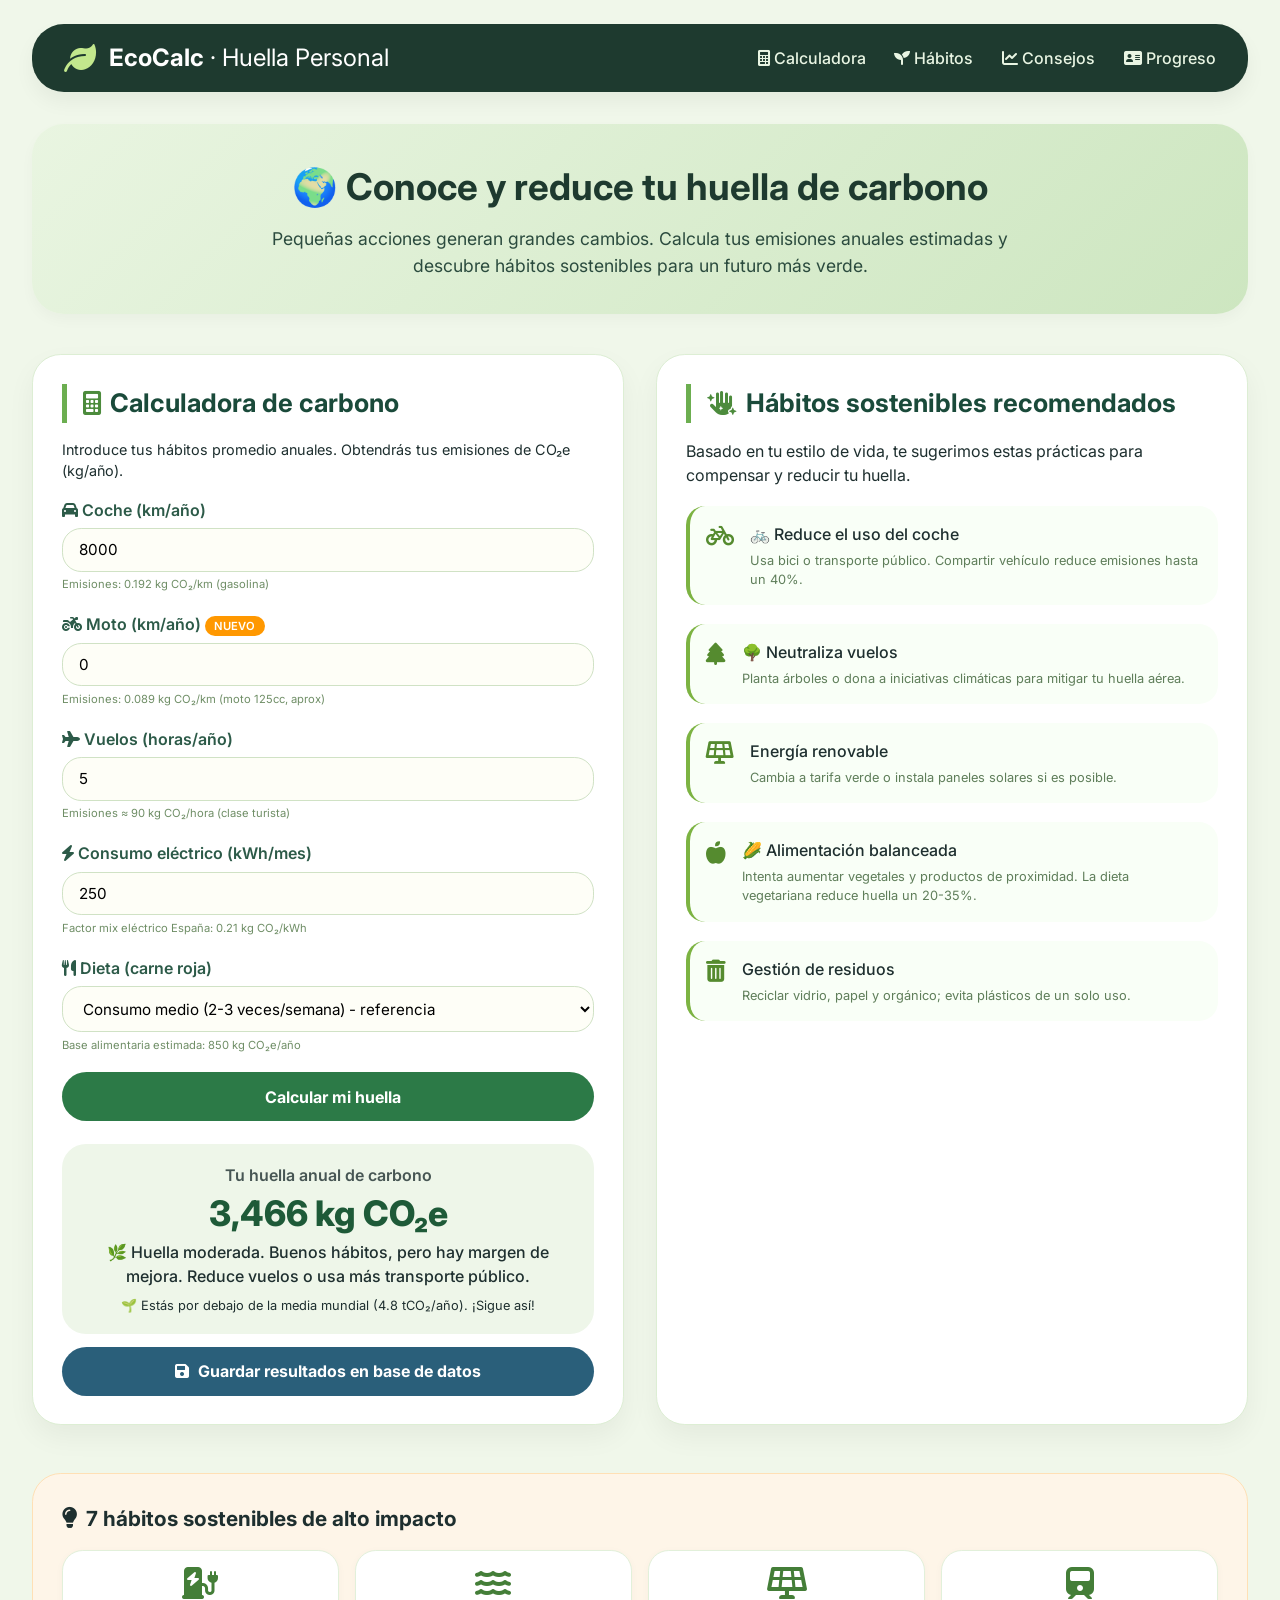
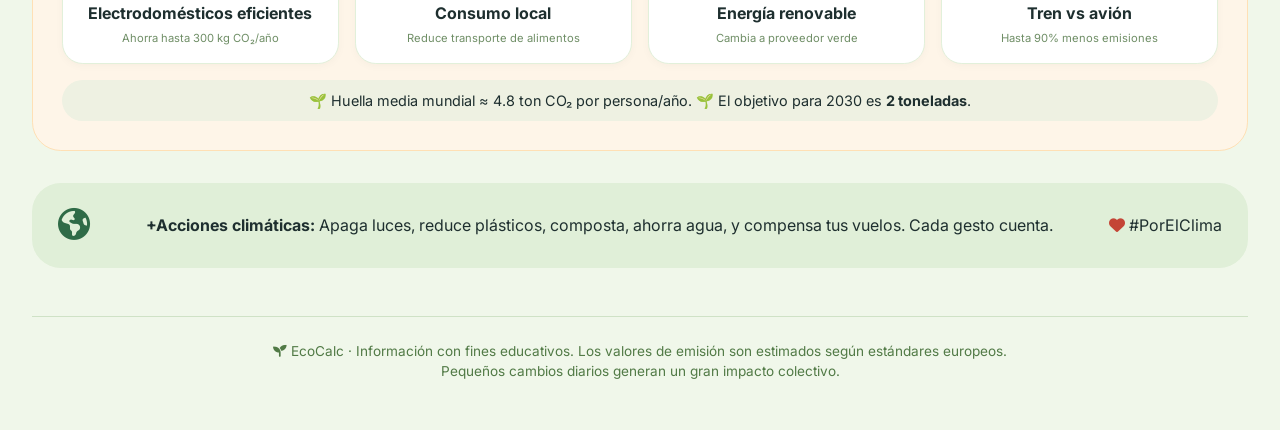
==== commit cc981618: "'mejoras'" ====
--- a/index.html
+++ b/index.html
@@ -20,6 +20,7 @@
             <a href="#calculadora"><i class="fas fa-calculator"></i> Calculadora</a>
             <a href="#sostenible"><i class="fas fa-seedling"></i> Hábitos</a>
             <a href="#tips"><i class="fas fa-chart-line"></i> Consejos</a>
+            <a href="usuario.html"><i class="fa-solid fa-address-card"></i> Progreso</a>
         </nav>
     </header>
 
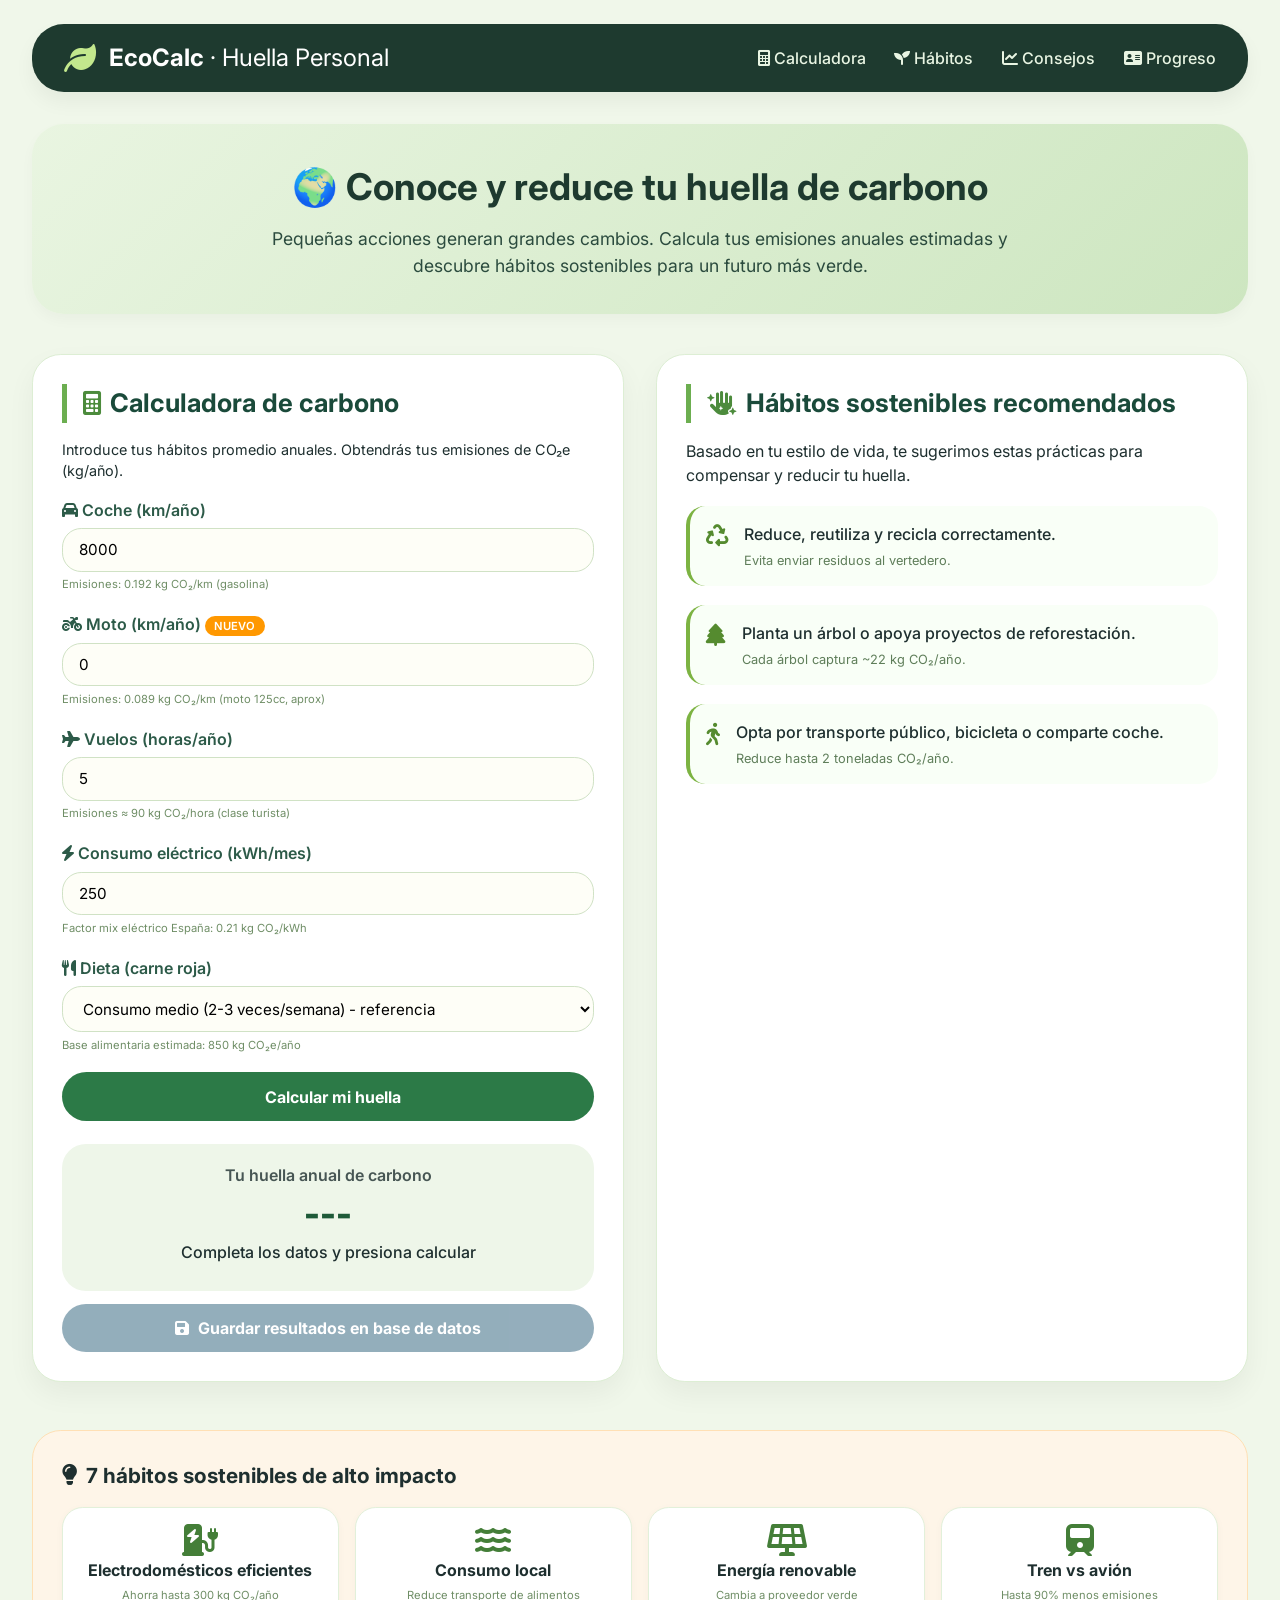
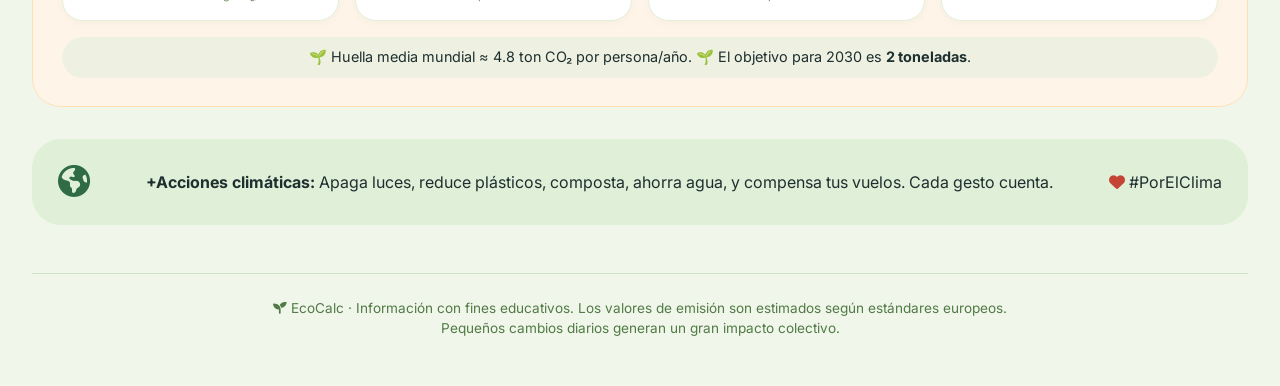
==== commit ff9bb326: "'cambios '" ====
--- a/index.html
+++ b/index.html
@@ -379,14 +379,8 @@
         });
     }
 
-    // ============================================
-    // FUNCIÓN PARA GUARDAR EN BASE DE DATOS
-    // ============================================
     function guardarEnBaseDeDatos(datos) {
-        // ============================================
-        // OPCIÓN 1: SIMULACIÓN CON LocalStorage
-        // (Para pruebas sin necesidad de servidor)
-        // ============================================
+
         try {
             // Obtener historial existente
             let historial = JSON.parse(localStorage.getItem('ecocalc_historial') || '[]');
@@ -410,33 +404,6 @@
             return false;
         }
 
-        // ============================================
-        // OPCIÓN 2: GUARDAR EN BASE DE DATOS REAL (API)
-        // (Descomenta y configura si tienes backend)
-        // ============================================
-        /*
-        fetch('https://tu-api.com/guardar-huella', {
-            method: 'POST',
-            headers: {
-                'Content-Type': 'application/json',
-            },
-            body: JSON.stringify(datos)
-        })
-        .then(response => response.json())
-        .then(data => {
-            console.log('✅ Datos guardados en servidor:', data);
-            mostrarMensajeExito();
-        })
-        .catch(error => {
-            console.error('❌ Error guardando en servidor:', error);
-            alert('Error al guardar en la base de datos. Revisa tu conexión.');
-        });
-        */
-    }
-
-    // ============================================
-    // MOSTRAR MENSAJE DE ÉXITO
-    // ============================================
     function mostrarMensajeExito() {
         const mensaje = document.getElementById('mensajeGuardado');
         mensaje.classList.add('visible');
@@ -445,9 +412,6 @@
         }, 5000);
     }
 
-    // ============================================
-    // EVENT LISTENERS
-    // ============================================
     calcularBtn.addEventListener('click', () => {
         actualizarResultadosYConsejos();
     });
